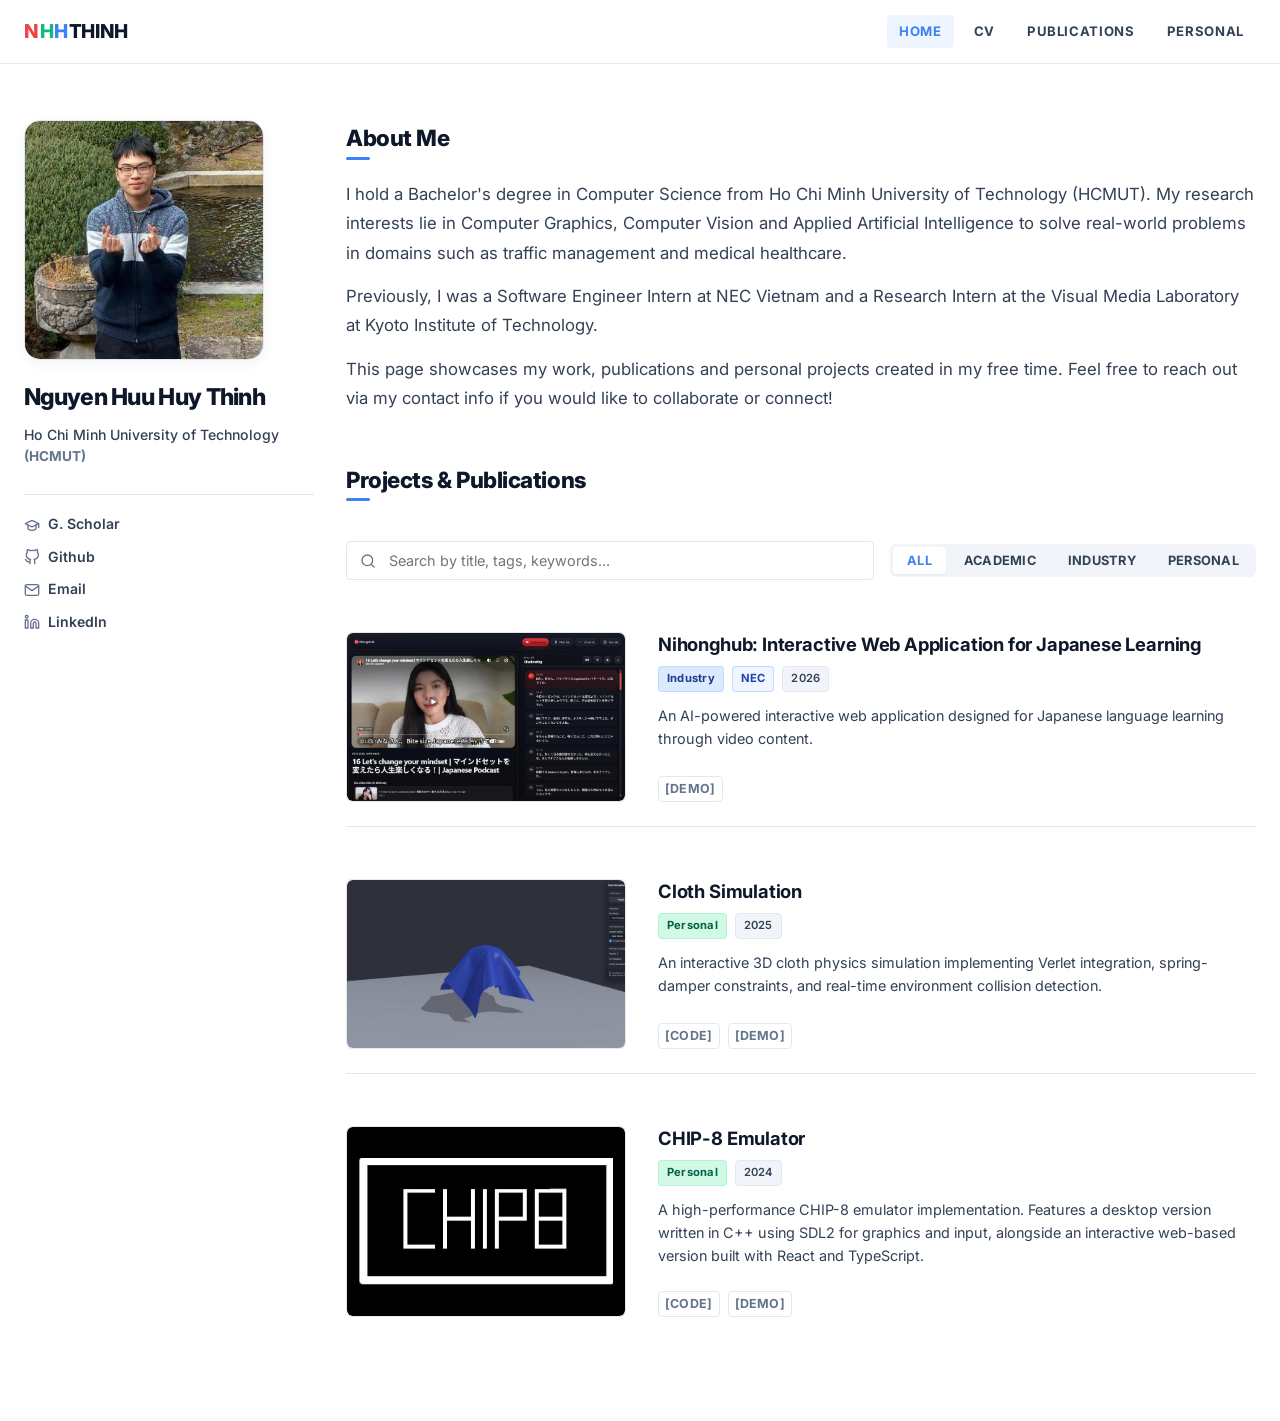
==== index.html @ 489c9713 "Force cache-busting on navigation links and add HTTP cache control headers" ====
<!DOCTYPE html>
<html lang="en">
<head>
  <meta charset="UTF-8">
  <meta name="viewport" content="width=device-width, initial-scale=1.0">
  <title>Nguyen Huu Huy Thinh | Portfolio</title>
  
  <!-- SEO Meta Tags -->
  <meta name="description" content="Personal website and portfolio of Nguyen Huu Huy Thinh, Computer Science graduate from Ho Chi Minh University of Technology (HCMUT). Specializing in Computer Graphics, Computer Vision, and Applied AI.">
  <meta name="keywords" content="Nguyen Huu Huy Thinh, HCMUT, Computer Science, Computer Graphics, Computer Vision, Applied AI, Software Engineer, Portfolio">
  <meta name="author" content="Nguyen Huu Huy Thinh">
  <meta name="robots" content="index, follow">
  
  <!-- Cache Control Meta Tags to prevent stale HTML caching -->
  <meta http-equiv="Cache-Control" content="no-cache, no-store, must-revalidate">
  <meta http-equiv="Pragma" content="no-cache">
  <meta http-equiv="Expires" content="0">
  
  <!-- Open Graph / Social Media Meta Tags -->
  <meta property="og:type" content="website">
  <meta property="og:title" content="Nguyen Huu Huy Thinh | Portfolio">
  <meta property="og:description" content="Personal website and portfolio of Nguyen Huu Huy Thinh, Computer Science graduate from Ho Chi Minh University of Technology (HCMUT). Specializing in Computer Graphics, Computer Vision, and Applied AI.">
  <meta property="og:url" content="https://shinnei.github.io/">
  <meta property="og:image" content="https://shinnei.github.io/assets/avatar.jpg">
  
  <!-- Twitter Card Meta Tags -->
  <meta name="twitter:card" content="summary_large_image">
  <meta name="twitter:title" content="Nguyen Huu Huy Thinh | Portfolio">
  <meta name="twitter:description" content="Personal website and portfolio of Nguyen Huu Huy Thinh, Computer Science graduate from HCMUT.">
  <meta name="twitter:image" content="https://shinnei.github.io/assets/avatar.jpg">

  <!-- Favicon -->
  <link rel="icon" type="image/jpeg" href="assets/avatar.jpg">
  <!-- Google Fonts: Inter -->
  <link rel="preconnect" href="https://fonts.googleapis.com">
  <link rel="preconnect" href="https://fonts.gstatic.com" crossorigin>
  <link href="https://fonts.googleapis.com/css2?family=Inter:wght@300;400;500;600;700;800&display=swap" rel="stylesheet">
  <!-- Stylesheet -->
  <link rel="stylesheet" href="styles.css?v=1.6">
</head>
<body>
  
  <!-- Navigation Bar -->
  <nav class="navbar">
    <div class="nav-container">
      <a href="index.html?v=1.6" class="nav-brand">
        <span class="nav-logo-r">N</span><span class="nav-logo-g">H</span><span class="nav-logo-b">H</span> Thinh
      </a>
      <div class="nav-links">
        <a href="index.html?v=1.6" class="nav-link-item active">Home</a>
        <a href="papers/Nguyen_Huu_Huy_Thinh_CV.pdf" target="_blank" rel="noopener noreferrer" class="nav-link-item">CV</a>
        <a href="publications.html?v=1.6" class="nav-link-item">Publications</a>
        <a href="personal.html?v=1.6" class="nav-link-item">Personal</a>
      </div>
    </div>
  </nav>

  <div class="app-container">
    
    <!-- Left Sidebar: Profile Details -->
    <aside class="sidebar">
      <div class="profile-card">
        <div class="avatar-wrapper">
          <img src="assets/avatar.jpg" alt="Nguyen Huu Huy Thinh" class="avatar-img" id="profile-avatar" onerror="this.classList.add('hide'); document.getElementById('avatar-fallback').classList.remove('hide');">
          <div id="avatar-fallback" class="avatar-fallback hide">
            <span class="fallback-initials">NHHT</span>
          </div>
        </div>
        
        <h1 class="profile-name">Nguyen Huu Huy Thinh</h1>
        <p class="profile-school">
          Ho Chi Minh University of Technology<br>
          <span class="school-sub">(HCMUT)</span>
        </p>
        
        <!-- Social/Contact Links: Styled as borderless text links -->
        <div class="social-links">
          <a href="https://scholar.google.com" target="_blank" rel="noopener noreferrer" class="social-link" title="Google Scholar">
            <svg class="social-icon" xmlns="http://www.w3.org/2000/svg" width="16" height="16" viewBox="0 0 24 24" fill="none" stroke="currentColor" stroke-width="2" stroke-linecap="round" stroke-linejoin="round"><path d="M22 10v6M2 10l10-5 10 5-10 5z"></path><path d="M6 12v5c0 2 2 3 6 3s6-1 6-3v-5"></path></svg>
            <span>G. Scholar</span>
          </a>
          <a href="https://github.com/shInNei" target="_blank" rel="noopener noreferrer" class="social-link" title="github.com/shInNei">
            <svg class="social-icon" xmlns="http://www.w3.org/2000/svg" width="16" height="16" viewBox="0 0 24 24" fill="none" stroke="currentColor" stroke-width="2" stroke-linecap="round" stroke-linejoin="round"><path d="M9 19c-5 1.5-5-2.5-7-3m14 6v-3.87a3.37 3.37 0 0 0-.94-2.61c3.14-.35 6.44-1.54 6.44-7A5.44 5.44 0 0 0 20 4.77 5.07 5.07 0 0 0 19.91 1S18.73.65 16 2.48a13.38 13.38 0 0 0-7 0C6.27.65 5.09 1 5.09 1A5.07 5.07 0 0 0 5 4.77a5.44 5.44 0 0 0-1.5 3.78c0 5.42 3.3 6.61 6.44 7A3.37 3.37 0 0 0 9 18.13V22"></path></svg>
            <span>Github</span>
          </a>
          <a href="mailto:dst15092004@gmail.com" class="social-link" title="dst15092004@gmail.com">
            <svg class="social-icon" xmlns="http://www.w3.org/2000/svg" width="16" height="16" viewBox="0 0 24 24" fill="none" stroke="currentColor" stroke-width="2" stroke-linecap="round" stroke-linejoin="round"><path d="M4 4h16c1.1 0 2 .9 2 2v12c0 1.1-.9 2-2 2H4c-1.1 0-2-.9-2-2V6c0-1.1.9-2 2-2z"></path><polyline points="22,6 12,13 2,6"></polyline></svg>
            <span>Email</span>
          </a>
          <a href="https://www.linkedin.com/in/nvnhn/" target="_blank" rel="noopener noreferrer" class="social-link" title="linkedin.com/in/nvnhn/">
            <svg class="social-icon" xmlns="http://www.w3.org/2000/svg" width="16" height="16" viewBox="0 0 24 24" fill="none" stroke="currentColor" stroke-width="2" stroke-linecap="round" stroke-linejoin="round"><path d="M16 8a6 6 0 0 1 6 6v7h-4v-7a2 2 0 0 0-2-2 2 2 0 0 0-2 2v7h-4v-7a6 6 0 0 1 6-6z"></path><rect x="2" y="9" width="4" height="12"></rect><circle cx="4" cy="4" r="2"></circle></svg>
            <span>LinkedIn</span>
          </a>
        </div>
      </div>
    </aside>
    
    <!-- Right Main Content -->
    <main class="main-content">
      
      <!-- Short Bio Description Section: Styled as clean, borderless typography -->
      <section class="bio-section">
        <h2 class="section-title">About Me</h2>
        <div class="bio-card">
          <p class="bio-text">
            I hold a Bachelor's degree in Computer Science from Ho Chi Minh University of Technology (HCMUT). My research interests lie in Computer Graphics, Computer Vision and Applied Artificial Intelligence to solve real-world problems in domains such as traffic management and medical healthcare.
          </p>
          <p class="bio-text">
            Previously, I was a Software Engineer Intern at NEC Vietnam and a Research Intern at the Visual Media Laboratory at Kyoto Institute of Technology.
          </p>
          <p class="bio-text">
            This page showcases my work, publications and personal projects created in my free time. Feel free to reach out via my contact info if you would like to collaborate or connect!
          </p>
        </div>
      </section>
      
      <!-- Projects & Publications Section -->
      <section class="portfolio-section">
        <div class="portfolio-header">
          <h2 class="section-title">Projects & Publications</h2>
          
          <!-- Search & Filter Controls -->
          <div class="search-filter-controls">
            <!-- Search Box -->
            <div class="search-box">
              <svg class="search-icon" xmlns="http://www.w3.org/2000/svg" width="18" height="18" viewBox="0 0 24 24" fill="none" stroke="currentColor" stroke-width="2" stroke-linecap="round" stroke-linejoin="round"><circle cx="11" cy="11" r="8"></circle><line x1="21" y1="21" x2="16.65" y2="16.65"></line></svg>
              <input type="text" id="project-search" placeholder="Search by title, tags, keywords...">
            </div>
            
            <!-- Type Filters -->
            <div class="filter-tabs">
              <button class="filter-tab active" data-filter="all">All</button>
              <button class="filter-tab" data-filter="academic">Academic</button>
              <button class="filter-tab" data-filter="industry">Industry</button>
              <button class="filter-tab" data-filter="personal">Personal</button>
            </div>
          </div>
        </div>
        
        <!-- Timeline Grouped list of projects -->
        <div id="projects-timeline" class="projects-timeline">
          <!-- JavaScript will dynamically render year groupings here -->
          <div class="loading-state">Loading projects database...</div>
        </div>
      </section>
      
    </main>
  </div>

  <!-- Scripts -->
  <script src="app.js?v=1.6"></script>
</body>
</html>
---- styles.css ----
/* Modern Clean Design System for Academic & Industry Portfolio */
/* Color Palette: RGB Graphics Inspired Theme (Red, Green, Blue) */

:root {
  --font-sans: 'Inter', -apple-system, BlinkMacSystemFont, "Segoe UI", Roboto, sans-serif;
  
  /* Background colors */
  --bg-primary: #ffffff;        /* Pure white for clean academic feel */
  --bg-secondary: #ffffff;      
  --bg-tertiary: #f8fafc;       /* Slate 50 for content dividers */
  
  /* Text colors */
  --text-primary: #0f172a;      /* Slate 900 */
  --text-secondary: #334155;    /* Slate 700 */
  --text-muted: #64748b;        /* Slate 500 */
  
  /* RGB Graphics Theme Accents */
  --color-r: #ef4444;           /* Red (Academic) */
  --color-r-hover: #dc2626;
  --color-r-light: #fee2e2;
  
  --color-g: #10b981;           /* Green (Personal Project) */
  --color-g-hover: #059669;
  --color-g-light: #d1fae5;
  
  --color-b: #3b82f6;           /* Blue (Industry/Base Accent) */
  --color-b-hover: #2563eb;
  --color-b-light: #dbeafe;
  
  /* Interface Base Colors */
  --primary-color: var(--color-b);
  --primary-hover: var(--color-b-hover);
  --primary-light: var(--color-b-light);
  
  /* Borders and elements */
  --border-color: #e2e8f0;      /* Slate 200 */
  --border-hover: #cbd5e1;      /* Slate 300 */
  
  /* Tag colors matching project type */
  --tag-academic-bg: var(--color-r-light);
  --tag-academic-text: #991b1b;
  --tag-personal-bg: var(--color-g-light);
  --tag-personal-text: #065f46;
  --tag-industry-bg: var(--color-b-light);
  --tag-industry-text: #1e3a8a;
  --tag-status-bg: #f1f5f9;
  --tag-status-text: #334155;
  
  /* Layout constraints */
  --max-width: 1300px;
  --sidebar-width: 290px;       /* Increased sidebar width to fit name and details */
  --border-radius: 8px;
  --border-radius-sm: 4px;
  
  /* Shadows */
  --shadow-sm: 0 1px 2px 0 rgba(0, 0, 0, 0.05);
  --shadow-md: 0 4px 6px -1px rgba(15, 23, 42, 0.04), 0 2px 4px -2px rgba(15, 23, 42, 0.04);
  --shadow-lg: 0 10px 15px -3px rgba(15, 23, 42, 0.03), 0 4px 6px -4px rgba(15, 23, 42, 0.03);
  
  /* Transitions */
  --transition-smooth: all 0.2s ease-in-out;
}

* {
  box-sizing: border-box;
  margin: 0;
  padding: 0;
}

body {
  font-family: var(--font-sans);
  background-color: var(--bg-primary);
  color: var(--text-primary);
  line-height: 1.6;
  -webkit-font-smoothing: antialiased;
  -moz-osx-font-smoothing: grayscale;
  padding-top: 64px; /* Space for fixed navbar */
}

/* Navbar Styling */
.navbar {
  position: fixed;
  top: 0;
  left: 0;
  width: 100%;
  height: 64px;
  background-color: rgba(255, 255, 255, 0.85);
  backdrop-filter: blur(12px);
  -webkit-backdrop-filter: blur(12px);
  border-bottom: 1px solid var(--border-color);
  z-index: 1000;
}

.nav-container {
  display: flex;
  justify-content: space-between;
  align-items: center;
  max-width: var(--max-width);
  height: 100%;
  margin: 0 auto;
  padding: 0 24px;
}

.nav-brand {
  font-size: 1.2rem;
  font-weight: 800;
  color: var(--text-primary);
  text-decoration: none;
  display: flex;
  align-items: center;
  letter-spacing: -0.02em;
  text-transform: uppercase;
}

.nav-brand span {
  display: inline-block;
  margin-right: 1px;
}

/* RGB brand logo colors */
.nav-logo-r { color: var(--color-r); }
.nav-logo-g { color: var(--color-g); }
.nav-logo-b { color: var(--color-b); }

.nav-links {
  display: flex;
  gap: 8px;
}

.nav-link-item {
  color: var(--text-secondary);
  text-decoration: none;
  font-size: 0.82rem;
  font-weight: 700;
  transition: var(--transition-smooth);
  padding: 6px 12px;
  border-radius: var(--border-radius-sm);
  text-transform: uppercase;
  letter-spacing: 0.05em;
}

.nav-link-item:hover,
.nav-link-item.active {
  color: var(--primary-color);
  background-color: rgba(59, 130, 246, 0.08);
}

/* App Container Layout */
.app-container {
  display: grid;
  grid-template-columns: var(--sidebar-width) 1fr;
  gap: 32px;
  max-width: var(--max-width);
  margin: 0 auto;
  padding: 56px 24px 80px;
}

/* Left Sidebar Styling (Minimalist, Left-Aligned) */
.sidebar {
  position: sticky;
  top: 110px; /* navbar height + padding */
  height: fit-content;
}

.profile-card {
  text-align: left; /* Left-aligned sidebar */
  background: none;
  border: none;
  padding: 0;
  box-shadow: none;
}

.profile-card:hover {
  box-shadow: none;
}

.avatar-wrapper {
  width: 100%;
  max-width: 240px;
  height: 240px;
  margin: 0 0 24px 0;
  border-radius: 16px;
  overflow: hidden;
  border: 1px solid var(--border-color);
  background: #f1f5f9;
  display: flex;
  align-items: center;
  justify-content: center;
  position: relative;
  box-shadow: 0 4px 12px rgba(0, 0, 0, 0.05);
}

.avatar-img {
  width: 100%;
  height: 100%;
  object-fit: cover;
  transition: var(--transition-smooth);
}

.hide {
  display: none !important;
}

.avatar-fallback {
  width: 100%;
  height: 100%;
  display: flex;
  align-items: center;
  justify-content: center;
  color: var(--primary-color);
  font-weight: 700;
  font-size: 1.2rem;
  text-transform: uppercase;
  background: linear-gradient(135deg, #dbeafe 0%, #bfdbfe 100%);
}

.profile-name {
  font-size: 1.45rem;
  font-weight: 800;
  color: var(--text-primary);
  margin-bottom: 12px;
  letter-spacing: -0.03em;
  line-height: 1.2;
  white-space: nowrap; /* Force name to stay on a single line */
}

.profile-school {
  font-size: 0.88rem;
  color: var(--text-secondary);
  margin-bottom: 28px;
  font-weight: 500;
  line-height: 1.5;
}

.school-sub {
  font-size: 0.85rem;
  font-weight: 700;
  color: var(--text-muted);
}

/* Social links list: clean list structure */
.social-links {
  display: flex;
  flex-direction: column;
  gap: 6px;
  margin-top: 16px;
  border-top: 1px solid var(--border-color);
  padding-top: 16px;
  width: 100%;
  align-items: flex-start; /* Left-aligned */
}

.social-link {
  display: flex;
  align-items: center;
  gap: 8px;
  padding: 2px 0;
  color: var(--text-secondary);
  text-decoration: none;
  font-size: 0.88rem;
  font-weight: 600;
  background: none;
  border: none;
  transition: var(--transition-smooth);
  width: fit-content;
}

.social-icon {
  color: var(--text-muted);
  flex-shrink: 0;
  transition: var(--transition-smooth);
}

.social-link:hover {
  color: var(--primary-color);
  background: none;
  border: none;
}

.social-link:hover .social-icon {
  color: var(--primary-color);
  transform: translateY(-1px);
}

/* Main Content Area (Right Column) */
.main-content {
  display: flex;
  flex-direction: column;
  gap: 48px;
}

/* Section Title */
.section-title {
  font-size: 1.4rem;
  font-weight: 800;
  color: var(--text-primary);
  margin-bottom: 24px;
  position: relative;
  display: inline-block;
  letter-spacing: -0.02em;
}

.section-title::after {
  content: '';
  position: absolute;
  left: 0;
  bottom: -4px;
  width: 24px;
  height: 3px;
  background-color: var(--primary-color);
  border-radius: 2px;
}

/* About Me section (Minimalist borderless) */
.bio-card {
  background: none;
  border: none;
  border-radius: 0;
  padding: 0;
  box-shadow: none;
  display: flex;
  flex-direction: column;
  gap: 14px;
}

.bio-text {
  font-size: 1.05rem;
  color: var(--text-secondary);
  line-height: 1.75;
}

/* Projects & Publications layout */
.portfolio-header {
  display: flex;
  flex-direction: column;
  gap: 20px;
  margin-bottom: 28px;
}

/* Search and Filters */
.search-filter-controls {
  display: flex;
  flex-wrap: wrap;
  gap: 16px;
  align-items: center;
  justify-content: space-between;
}

/* Search Box */
.search-box {
  position: relative;
  flex: 1;
  min-width: 240px;
}

.search-box input {
  width: 100%;
  padding: 10px 16px 10px 42px;
  font-size: 0.9rem;
  font-family: var(--font-sans);
  background-color: var(--bg-primary);
  border: 1px solid var(--border-color);
  border-radius: 4px;
  color: var(--text-primary);
  transition: var(--transition-smooth);
}

.search-box input:focus {
  outline: none;
  border-color: var(--primary-color);
  box-shadow: 0 0 0 3px rgba(59, 130, 246, 0.1);
}

.search-icon {
  position: absolute;
  left: 14px;
  top: 50%;
  transform: translateY(-50%);
  color: var(--text-muted);
  pointer-events: none;
  transition: var(--transition-smooth);
  width: 16px;
  height: 16px;
}

.search-box input:focus + .search-icon {
  color: var(--primary-color);
}

/* Filter tabs/capsules */
.filter-tabs {
  display: flex;
  gap: 4px;
  background-color: #f1f5f9;
  padding: 3px;
  border-radius: 6px;
}

.filter-tab {
  border: none;
  background: none;
  padding: 6px 14px;
  font-family: var(--font-sans);
  font-size: 0.8rem;
  font-weight: 700;
  color: var(--text-secondary);
  cursor: pointer;
  border-radius: 4px;
  transition: var(--transition-smooth);
  text-transform: uppercase;
  letter-spacing: 0.02em;
}

.filter-tab:hover {
  color: var(--text-primary);
}

.filter-tab.active {
  background-color: #ffffff;
  color: var(--primary-color);
  box-shadow: var(--shadow-sm);
}

/* Timeline Layout (Year groupings) */
.projects-timeline {
  display: flex;
  flex-direction: column;
  gap: 44px;
}

/* Soft transition entries for project lists */
@keyframes groupAppear {
  from {
    opacity: 0;
    transform: translateY(12px);
  }
  to {
    opacity: 1;
    transform: translateY(0);
  }
}

.projects-timeline {
  display: flex;
  flex-direction: column;
  gap: 28px;
  position: relative;
  animation: groupAppear 0.4s cubic-bezier(0.16, 1, 0.3, 1) forwards;
}

/* Project / Pub Card - Clean flat entry layout without card box */
.project-card {
  display: flex;
  background-color: transparent;
  border: none;
  border-radius: 0;
  box-shadow: none;
  transition: var(--transition-smooth);
  height: auto;
  align-items: stretch; /* Stretch children vertically to align bottoms */
  gap: 32px;
  padding: 24px 0;
  border-bottom: 1px solid var(--border-color);
  
  /* Initial state for micro-animation */
  opacity: 0;
  animation: groupAppear 0.35s cubic-bezier(0.16, 1, 0.3, 1) forwards;
}

.project-card:last-child {
  border-bottom: none;
}

.project-card:hover {
  /* Keep static flat entries clean without transformations */
  transform: none;
  box-shadow: none;
}

/* Card Thumbnail Container - Stretches vertically to match content bottom */
.card-thumbnail-container {
  width: 280px;
  min-width: 280px;
  min-height: 170px; /* Default height for short entries */
  position: relative;
  background: linear-gradient(135deg, #f8fafc 0%, #e2e8f0 100%);
  display: flex;
  align-items: center;
  justify-content: center;
  border: 1px solid var(--border-color);
  overflow: hidden;
  border-radius: 6px;
  align-self: stretch;
}

.card-thumbnail-img {
  width: 100%;
  height: 100%;
  object-fit: cover;
  border-radius: 6px;
}

.card-thumbnail-img.fit-contain {
  object-fit: contain;
  background-color: #000000;
  padding: 12px;
}

/* handled by global .hide rule */

/* CSS fallback backgrounds based on project type (RGB inspired) */
.card-thumbnail-fallback {
  width: 100%;
  height: 100%;
  display: flex;
  flex-direction: column;
  align-items: center;
  justify-content: center;
  padding: 12px;
  text-align: center;
}

.fallback-icon {
  font-size: 1.8rem;
  margin-bottom: 6px;
}

.fallback-type {
  font-size: 0.65rem;
  font-weight: 700;
  text-transform: uppercase;
  letter-spacing: 0.05em;
}

/* R (Red) - Academic */
.fallback-academic {
  background: linear-gradient(135deg, #fef2f2 0%, #fecaca 100%);
  color: #b91c1c;
}
.fallback-academic .fallback-type { color: #dc2626; }

/* G (Green) - Personal */
.fallback-personal {
  background: linear-gradient(135deg, #ecfdf5 0%, #a7f3d0 100%);
  color: #047857;
}
.fallback-personal .fallback-type { color: #059669; }

/* B (Blue) - Industry */
.fallback-industry {
  background: linear-gradient(135deg, #eff6ff 0%, #bfdbfe 100%);
  color: #1e3a8a;
}
.fallback-industry .fallback-type { color: #2563eb; }

/* Card Content Details */
.card-content {
  display: flex;
  flex-direction: column;
  padding: 0;
  flex: 1;
  min-width: 0;
}

.card-title {
  font-size: 1.15rem;
  font-weight: 700;
  color: var(--text-primary);
  margin-bottom: 8px;
  line-height: 1.4;
  letter-spacing: -0.01em;
}

.card-tags-row {
  display: flex;
  flex-wrap: wrap;
  gap: 8px;
  margin-bottom: 12px;
}

.card-description {
  font-size: 0.9rem;
  color: var(--text-secondary);
  margin-bottom: 12px;
  line-height: 1.6;
}

.card-members {
  font-size: 0.82rem;
  color: var(--text-muted);
  margin-bottom: 12px;
  font-style: italic;
}

.card-members strong {
  color: var(--text-secondary);
  font-style: normal;
  font-weight: 600;
}

/* Links footer styling */
.card-footer-links {
  display: flex;
  gap: 12px;
  align-items: center;
  margin-top: auto;
  padding-top: 12px;
}

.card-tag {
  font-size: 0.7rem;
  font-weight: 700;
  padding: 3px 8px;
  border-radius: 4px;
  letter-spacing: 0.02em;
}

.tag-academic {
  background-color: var(--tag-academic-bg);
  color: var(--tag-academic-text);
  border: 1px solid rgba(239, 68, 68, 0.15);
}

.tag-personal {
  background-color: var(--tag-personal-bg);
  color: var(--tag-personal-text);
  border: 1px solid rgba(16, 185, 129, 0.15);
}

.tag-industry {
  background-color: var(--tag-industry-bg);
  color: var(--tag-industry-text);
  border: 1px solid rgba(59, 130, 246, 0.15);
}

.tag-year {
  background-color: #f1f5f9;
  color: var(--text-secondary);
  border: 1px solid var(--border-color);
  font-weight: 600;
}

.tag-company {
  background-color: #eff6ff;
  color: #1e40af;
  border: 1px solid rgba(59, 130, 246, 0.25);
  font-weight: 700;
}

.tag-status {
  background-color: var(--tag-status-bg);
  color: var(--tag-status-text);
}

.tag-keyword {
  background-color: #f1f5f9;
  color: var(--text-secondary);
  border: 1px solid var(--border-color);
  font-weight: 500;
}

/* Row 2: Capitalized Action Links */
.card-footer-links {
  display: flex;
  align-items: center;
  gap: 8px;
  font-size: 0.78rem;
  font-weight: 700;
}

.card-link {
  color: var(--text-muted);
  text-decoration: none;
  padding: 2px 6px;
  border-radius: var(--border-radius-sm);
  border: 1px solid var(--border-color);
  background-color: #ffffff;
  transition: var(--transition-smooth);
  letter-spacing: 0.02em;
}

/* Custom RGB-themed Link Hover colors based on card container type */
.project-card[data-type="academic"] .card-link:hover {
  color: var(--color-r-hover);
  background-color: var(--color-r-light);
  border-color: var(--color-r);
}

.project-card[data-type="personal"] .card-link:hover {
  color: var(--color-g-hover);
  background-color: var(--color-g-light);
  border-color: var(--color-g);
}

.project-card[data-type="industry"] .card-link:hover {
  color: var(--color-b-hover);
  background-color: var(--color-b-light);
  border-color: var(--color-b);
}

/* Loading and Empty states */
.loading-state, .empty-state {
  text-align: center;
  padding: 48px;
  background-color: var(--bg-secondary);
  border: 1px solid var(--border-color);
  border-radius: var(--border-radius);
  color: var(--text-muted);
  font-weight: 500;
}


/* Personal Hobbies Styles */
.interests-grid {
  display: flex;
  flex-direction: column;
  gap: 24px;
}

.personal-card {
  display: flex;
  gap: 20px;
  padding: 24px;
  background-color: var(--bg-secondary);
  border: 1px solid var(--border-color);
  border-radius: var(--border-radius);
  box-shadow: var(--shadow-sm);
  transition: var(--transition-smooth);
}

.personal-card:hover {
  transform: translateY(-2px);
  box-shadow: var(--shadow-md);
  border-color: var(--border-hover);
}

.personal-icon-wrapper {
  width: 48px;
  height: 48px;
  border-radius: 8px;
  display: flex;
  align-items: center;
  justify-content: center;
  flex-shrink: 0;
  color: white;
}

.icon-creative {
  background: linear-gradient(135deg, #a855f7 0%, #ec4899 100%);
}

.icon-culture {
  background: linear-gradient(135deg, #ef4444 0%, #f97316 100%);
}

.icon-travel {
  background: linear-gradient(135deg, #10b981 0%, #14b8a6 100%);
}

.personal-content {
  flex: 1;
}

.personal-content h3 {
  font-size: 1.15rem;
  font-weight: 700;
  color: var(--text-primary);
  margin-bottom: 8px;
}

.personal-content p {
  font-size: 0.92rem;
  color: var(--text-secondary);
  line-height: 1.6;
  margin-bottom: 16px;
}

.personal-tags {
  display: flex;
  flex-wrap: wrap;
  gap: 6px;
}

.p-tag {
  font-size: 0.72rem;
  font-weight: 600;
  padding: 3px 8px;
  border-radius: 4px;
  background-color: #f1f5f9;
  color: var(--text-secondary);
  border: 1px solid var(--border-color);
}

/* Responsive Styles */
@media (max-width: 900px) {
  .app-container {
    grid-template-columns: 1fr;
    padding: 20px 16px 40px;
    gap: 32px;
  }
  
  .sidebar {
    position: relative;
    top: 0;
  }
  
  .profile-card {
    padding: 0;
  }
  
  .avatar-wrapper {
    width: 120px;
    height: 120px;
  }
}


@media (max-width: 600px) {
  .project-card {
    flex-direction: column;
    height: auto;
    min-height: 0;
    align-items: stretch;
    padding: 16px 0;
    gap: 16px;
  }
  
  .card-thumbnail-container {
    width: 100%;
    height: 160px;
    border-radius: 6px;
    border: 1px solid var(--border-color);
  }
  
  .card-thumbnail-img {
    border-radius: 6px;
  }
  
  .card-footer-links {
    width: 100%;
    justify-content: flex-start;
  }

  .personal-card {
    flex-direction: column;
    align-items: flex-start;
    gap: 16px;
  }
}

/* Under Construction Page */
.construction-card {
  display: flex;
  flex-direction: column;
  align-items: center;
  justify-content: center;
  text-align: center;
  padding: 64px 32px;
  background-color: var(--bg-secondary);
  border: 1px dashed var(--border-hover);
  border-radius: 12px;
  gap: 16px;
  margin-top: 12px;
}

.construction-icon {
  width: 64px;
  height: 64px;
  color: var(--color-b);
  background-color: var(--color-b-light);
  border-radius: 50%;
  display: flex;
  align-items: center;
  justify-content: center;
  margin-bottom: 4px;
}

.construction-title {
  font-size: 1.5rem;
  font-weight: 800;
  color: var(--text-primary);
  letter-spacing: -0.02em;
}

.construction-text {
  font-size: 0.95rem;
  color: var(--text-secondary);
  max-width: 480px;
  line-height: 1.6;
}

.construction-btn {
  display: inline-flex;
  align-items: center;
  gap: 8px;
  margin-top: 12px;
  padding: 10px 20px;
  font-size: 0.88rem;
  font-weight: 700;
  color: #ffffff;
  background-color: var(--primary-color);
  border-radius: 6px;
  text-decoration: none;
  transition: var(--transition-smooth);
}

.construction-btn:hover {
  background-color: var(--primary-hover);
  transform: translateY(-1px);
}
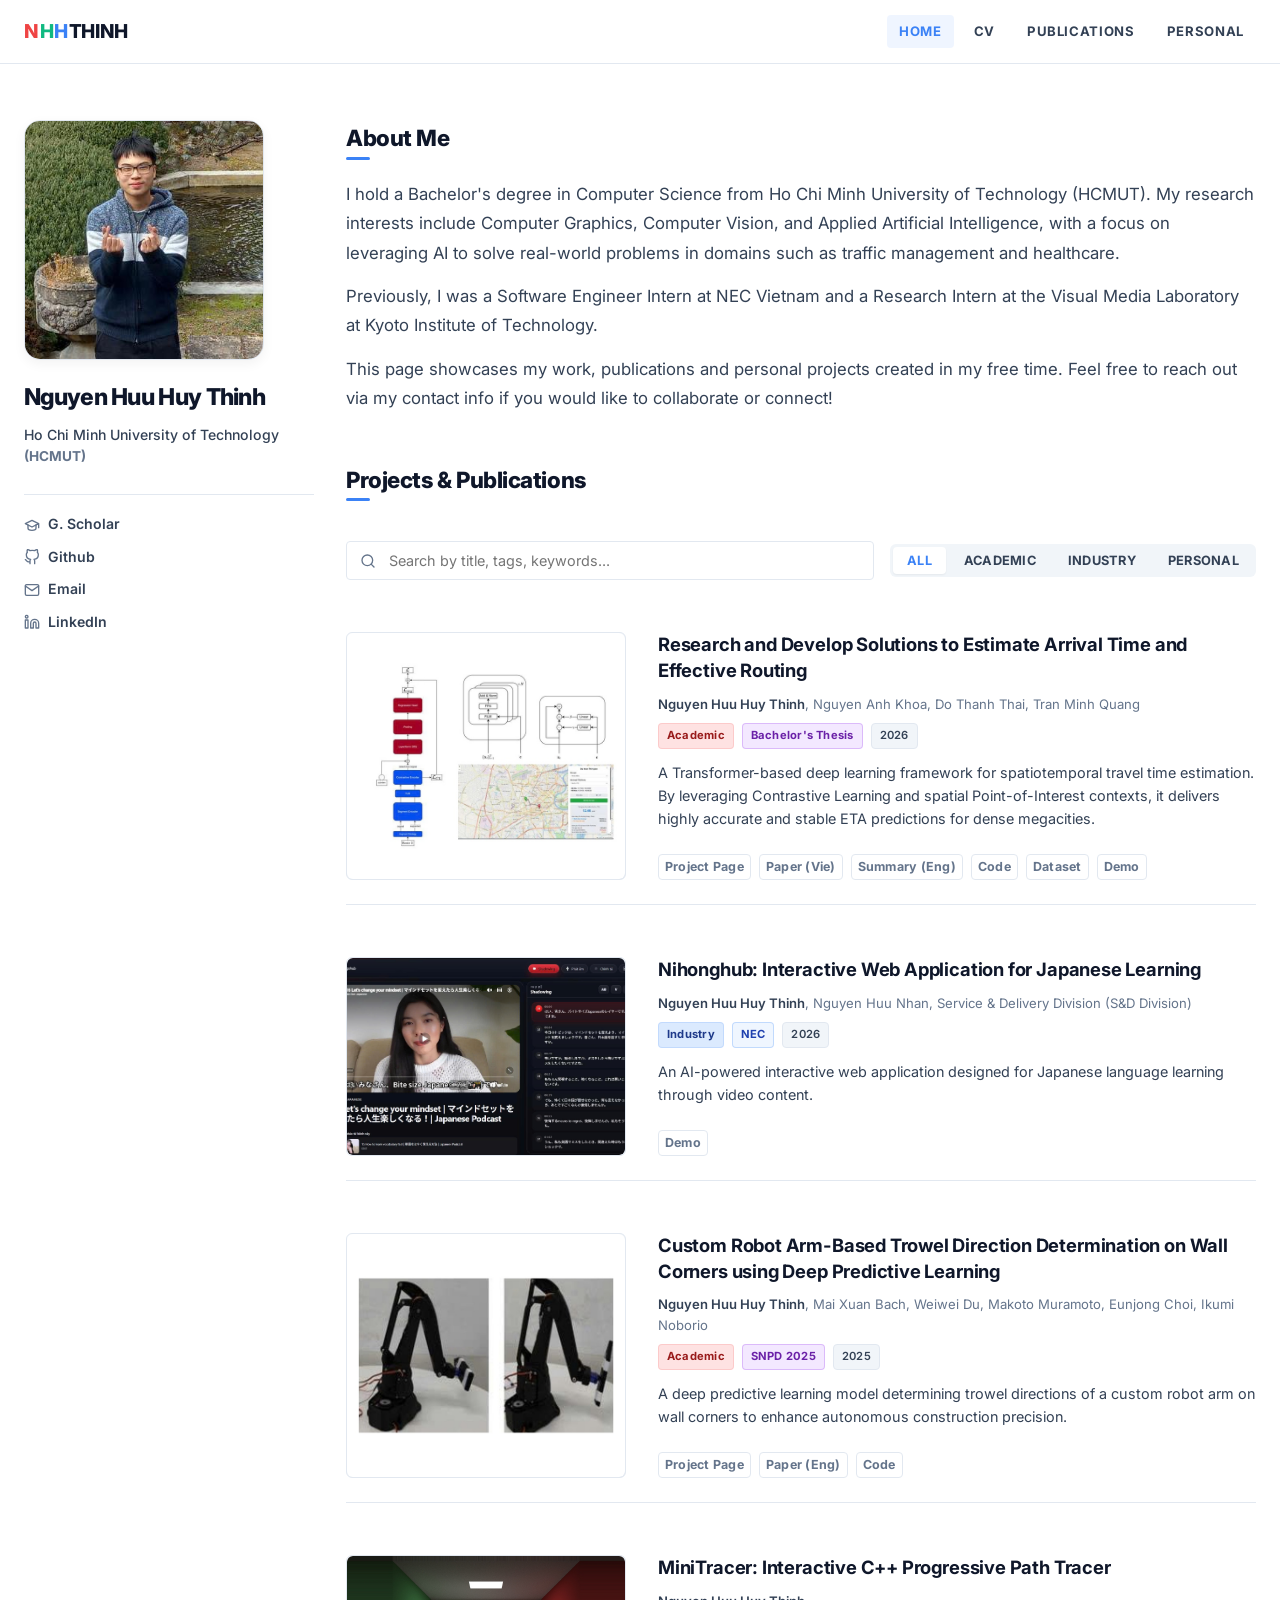
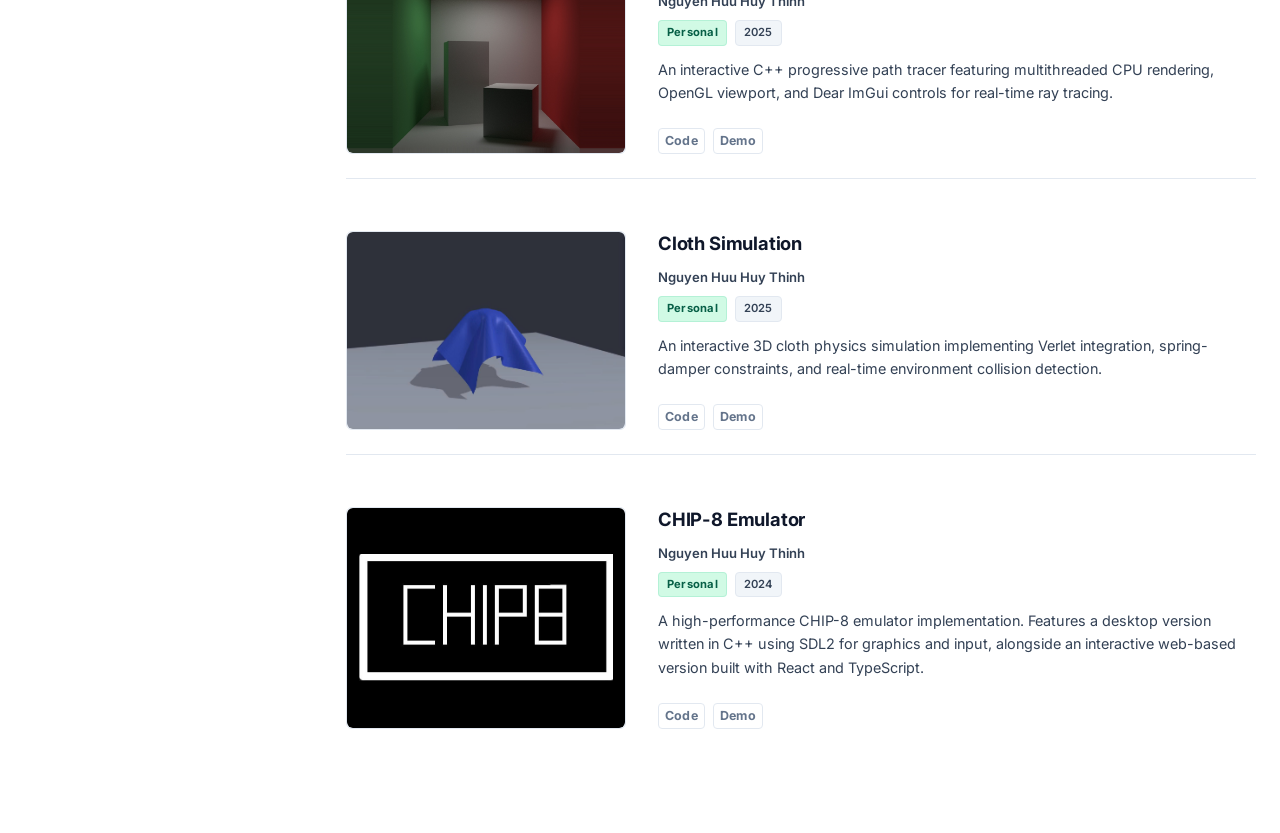
==== commit d7b9ec84: "Update About Me bio to clarify Applied AI domains" ====
--- a/index.html
+++ b/index.html
@@ -3,7 +3,7 @@
 <head>
   <meta charset="UTF-8">
   <meta name="viewport" content="width=device-width, initial-scale=1.0">
-  <title>Nguyen Huu Huy Thinh | Portfolio</title>
+  <title>Nguyen Huu Huy Thinh</title>
   
   <!-- SEO Meta Tags -->
   <meta name="description" content="Personal website and portfolio of Nguyen Huu Huy Thinh, Computer Science graduate from Ho Chi Minh University of Technology (HCMUT). Specializing in Computer Graphics, Computer Vision, and Applied AI.">
@@ -18,14 +18,14 @@
   
   <!-- Open Graph / Social Media Meta Tags -->
   <meta property="og:type" content="website">
-  <meta property="og:title" content="Nguyen Huu Huy Thinh | Portfolio">
+  <meta property="og:title" content="Nguyen Huu Huy Thinh">
   <meta property="og:description" content="Personal website and portfolio of Nguyen Huu Huy Thinh, Computer Science graduate from Ho Chi Minh University of Technology (HCMUT). Specializing in Computer Graphics, Computer Vision, and Applied AI.">
   <meta property="og:url" content="https://shinnei.github.io/">
   <meta property="og:image" content="https://shinnei.github.io/assets/avatar.jpg">
   
   <!-- Twitter Card Meta Tags -->
   <meta name="twitter:card" content="summary_large_image">
-  <meta name="twitter:title" content="Nguyen Huu Huy Thinh | Portfolio">
+  <meta name="twitter:title" content="Nguyen Huu Huy Thinh">
   <meta name="twitter:description" content="Personal website and portfolio of Nguyen Huu Huy Thinh, Computer Science graduate from HCMUT.">
   <meta name="twitter:image" content="https://shinnei.github.io/assets/avatar.jpg">
 
@@ -36,21 +36,21 @@
   <link rel="preconnect" href="https://fonts.gstatic.com" crossorigin>
   <link href="https://fonts.googleapis.com/css2?family=Inter:wght@300;400;500;600;700;800&display=swap" rel="stylesheet">
   <!-- Stylesheet -->
-  <link rel="stylesheet" href="styles.css?v=1.6">
+  <link rel="stylesheet" href="styles.css?v=1.7">
 </head>
 <body>
   
   <!-- Navigation Bar -->
   <nav class="navbar">
     <div class="nav-container">
-      <a href="index.html?v=1.6" class="nav-brand">
+      <a href="index.html" class="nav-brand">
         <span class="nav-logo-r">N</span><span class="nav-logo-g">H</span><span class="nav-logo-b">H</span> Thinh
       </a>
       <div class="nav-links">
-        <a href="index.html?v=1.6" class="nav-link-item active">Home</a>
+        <a href="index.html" class="nav-link-item active">Home</a>
         <a href="papers/Nguyen_Huu_Huy_Thinh_CV.pdf" target="_blank" rel="noopener noreferrer" class="nav-link-item">CV</a>
-        <a href="publications.html?v=1.6" class="nav-link-item">Publications</a>
-        <a href="personal.html?v=1.6" class="nav-link-item">Personal</a>
+        <a href="publications.html" class="nav-link-item">Publications</a>
+        <a href="personal.html" class="nav-link-item">Personal</a>
       </div>
     </div>
   </nav>
@@ -103,7 +103,7 @@
         <h2 class="section-title">About Me</h2>
         <div class="bio-card">
           <p class="bio-text">
-            I hold a Bachelor's degree in Computer Science from Ho Chi Minh University of Technology (HCMUT). My research interests lie in Computer Graphics, Computer Vision and Applied Artificial Intelligence to solve real-world problems in domains such as traffic management and medical healthcare.
+            I hold a Bachelor's degree in Computer Science from Ho Chi Minh University of Technology (HCMUT). My research interests include Computer Graphics, Computer Vision, and Applied Artificial Intelligence, with a focus on leveraging AI to solve real-world problems in domains such as traffic management and healthcare.
           </p>
           <p class="bio-text">
             Previously, I was a Software Engineer Intern at NEC Vietnam and a Research Intern at the Visual Media Laboratory at Kyoto Institute of Technology.
@@ -148,6 +148,6 @@
   </div>
 
   <!-- Scripts -->
-  <script src="app.js?v=1.6"></script>
+  <script src="app.js?v=1.7"></script>
 </body>
 </html>
--- a/styles.css
+++ b/styles.css
@@ -506,6 +506,30 @@
   padding: 12px;
 }
 
+.card-thumbnail-img.fit-contain-white {
+  object-fit: contain;
+  background-color: #ffffff;
+  padding: 8px;
+}
+
+.card-thumbnail-dual {
+  display: flex;
+  width: 100%;
+  height: 100%;
+  background-color: #ffffff;
+  padding: 8px;
+  gap: 8px;
+  align-items: center;
+  justify-content: center;
+}
+
+.card-thumbnail-sub-img {
+  flex: 1;
+  max-width: 50%;
+  max-height: 100%;
+  object-fit: contain;
+}
+
 /* handled by global .hide rule */
 
 /* CSS fallback backgrounds based on project type (RGB inspired) */
@@ -588,13 +612,12 @@
 .card-members {
   font-size: 0.82rem;
   color: var(--text-muted);
-  margin-bottom: 12px;
-  font-style: italic;
+  margin-top: 2px;
+  margin-bottom: 8px;
 }
 
 .card-members strong {
   color: var(--text-secondary);
-  font-style: normal;
   font-weight: 600;
 }
 
@@ -644,6 +667,13 @@
   background-color: #eff6ff;
   color: #1e40af;
   border: 1px solid rgba(59, 130, 246, 0.25);
+  font-weight: 700;
+}
+
+.tag-purple, .tag-venue {
+  background-color: #f3e8ff;
+  color: #6b21a8;
+  border: 1px solid rgba(147, 51, 234, 0.25);
   font-weight: 700;
 }
 
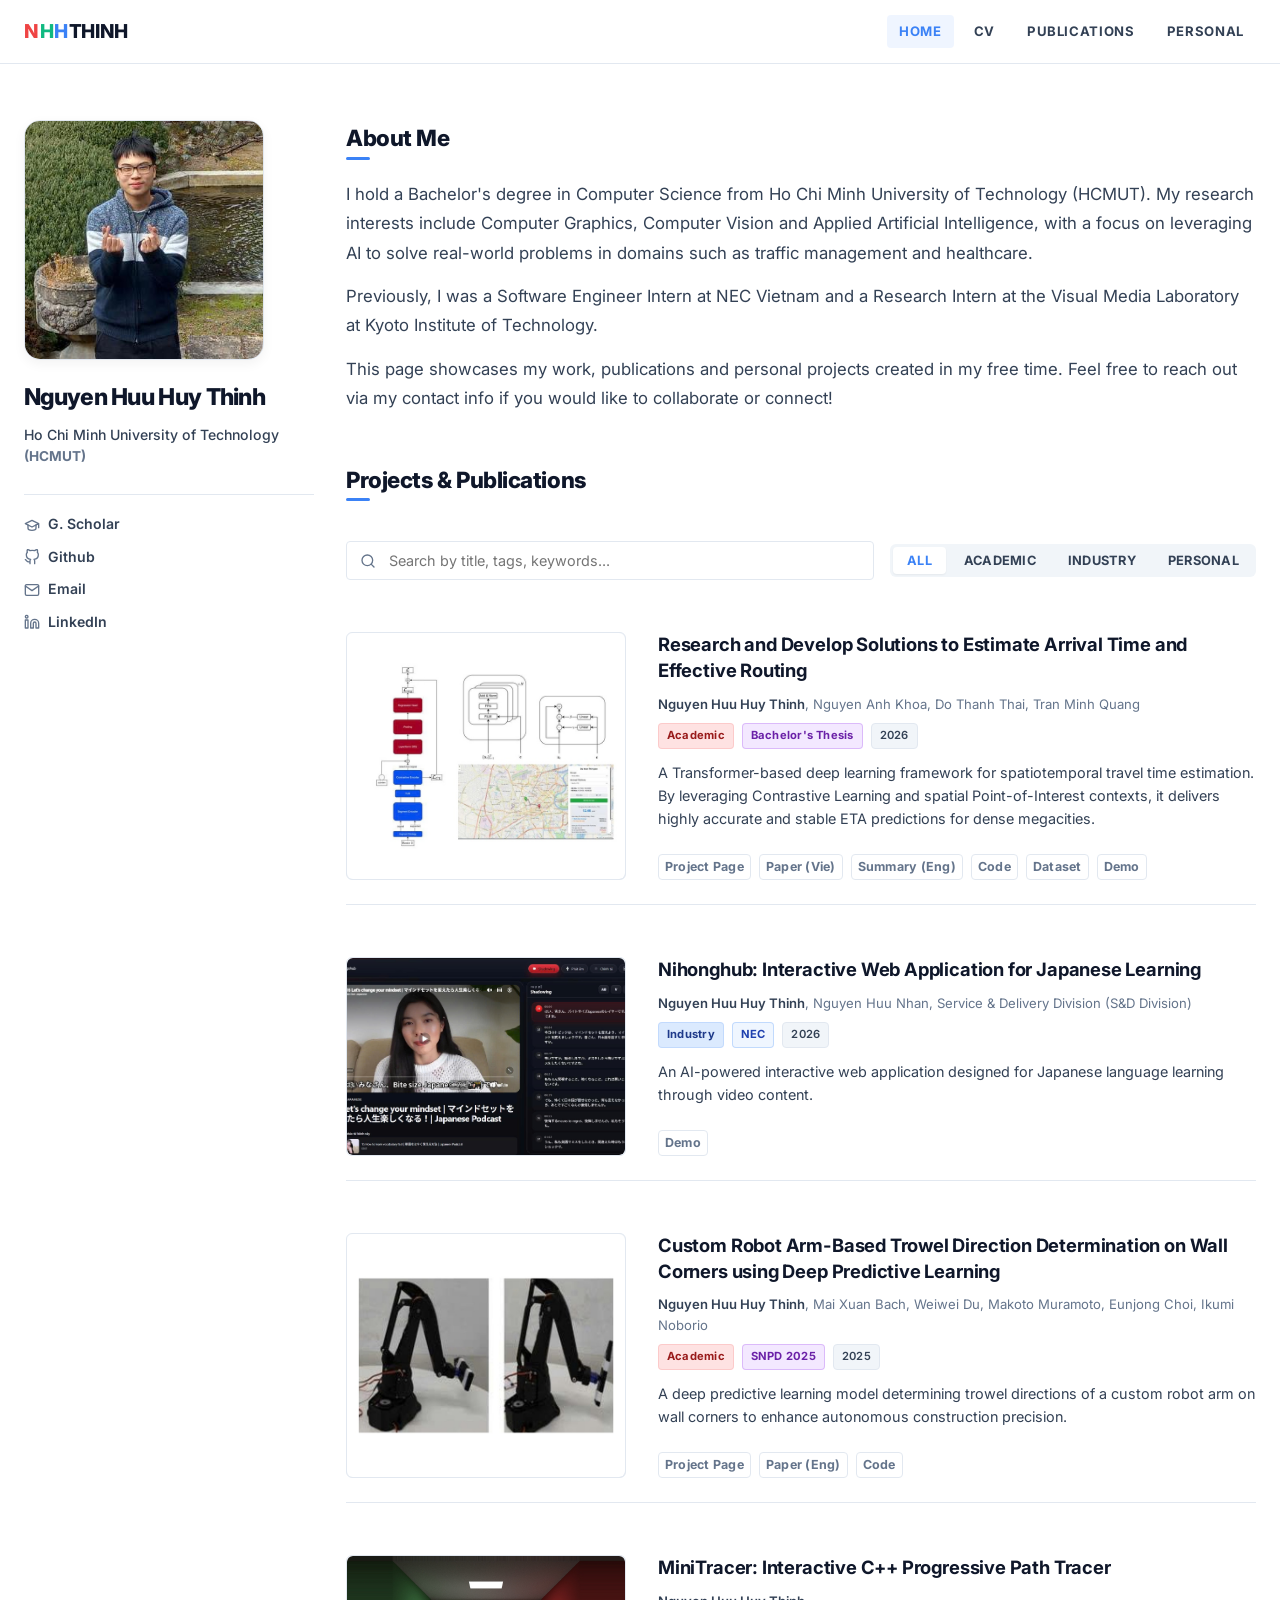
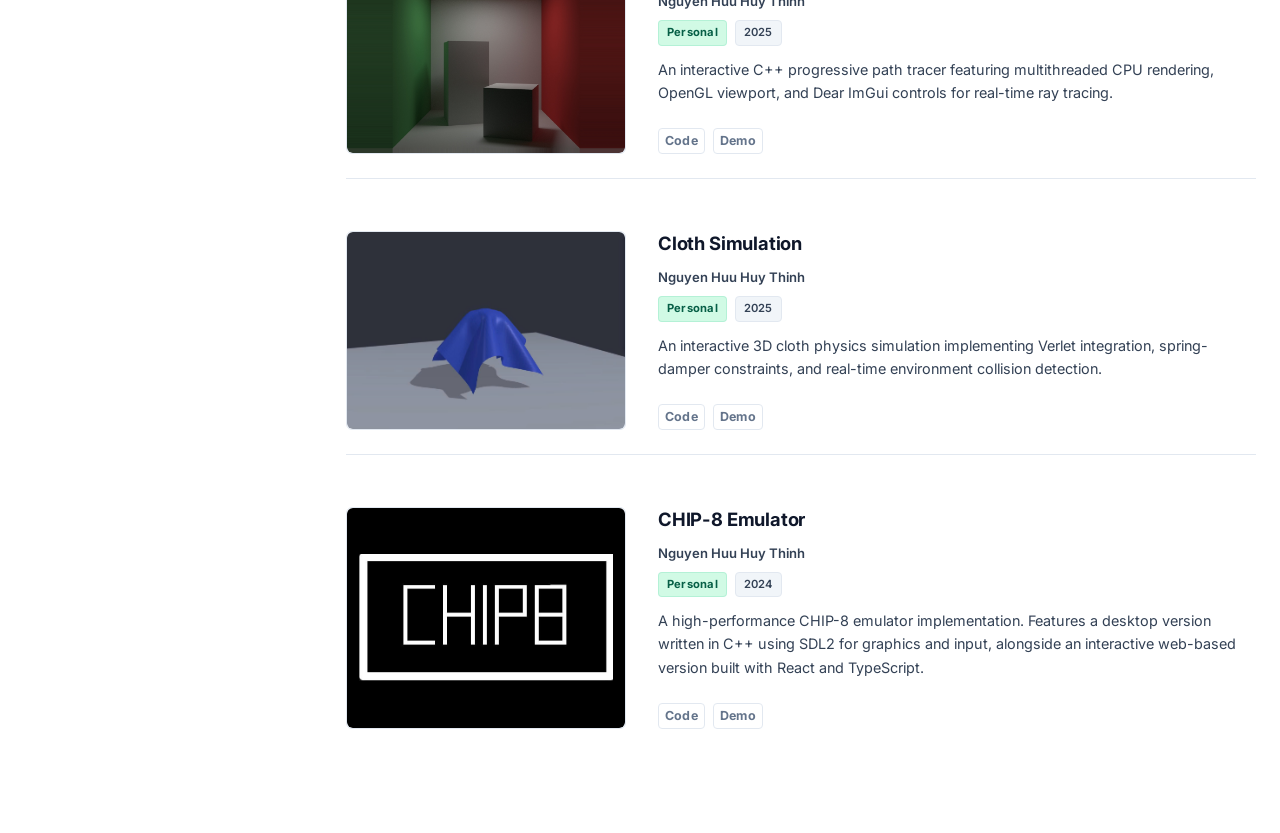
==== commit 9074bb0a: "Remove comma before and in research interests bio text" ====
--- a/index.html
+++ b/index.html
@@ -103,7 +103,7 @@
         <h2 class="section-title">About Me</h2>
         <div class="bio-card">
           <p class="bio-text">
-            I hold a Bachelor's degree in Computer Science from Ho Chi Minh University of Technology (HCMUT). My research interests include Computer Graphics, Computer Vision, and Applied Artificial Intelligence, with a focus on leveraging AI to solve real-world problems in domains such as traffic management and healthcare.
+            I hold a Bachelor's degree in Computer Science from Ho Chi Minh University of Technology (HCMUT). My research interests include Computer Graphics, Computer Vision and Applied Artificial Intelligence, with a focus on leveraging AI to solve real-world problems in domains such as traffic management and healthcare.
           </p>
           <p class="bio-text">
             Previously, I was a Software Engineer Intern at NEC Vietnam and a Research Intern at the Visual Media Laboratory at Kyoto Institute of Technology.
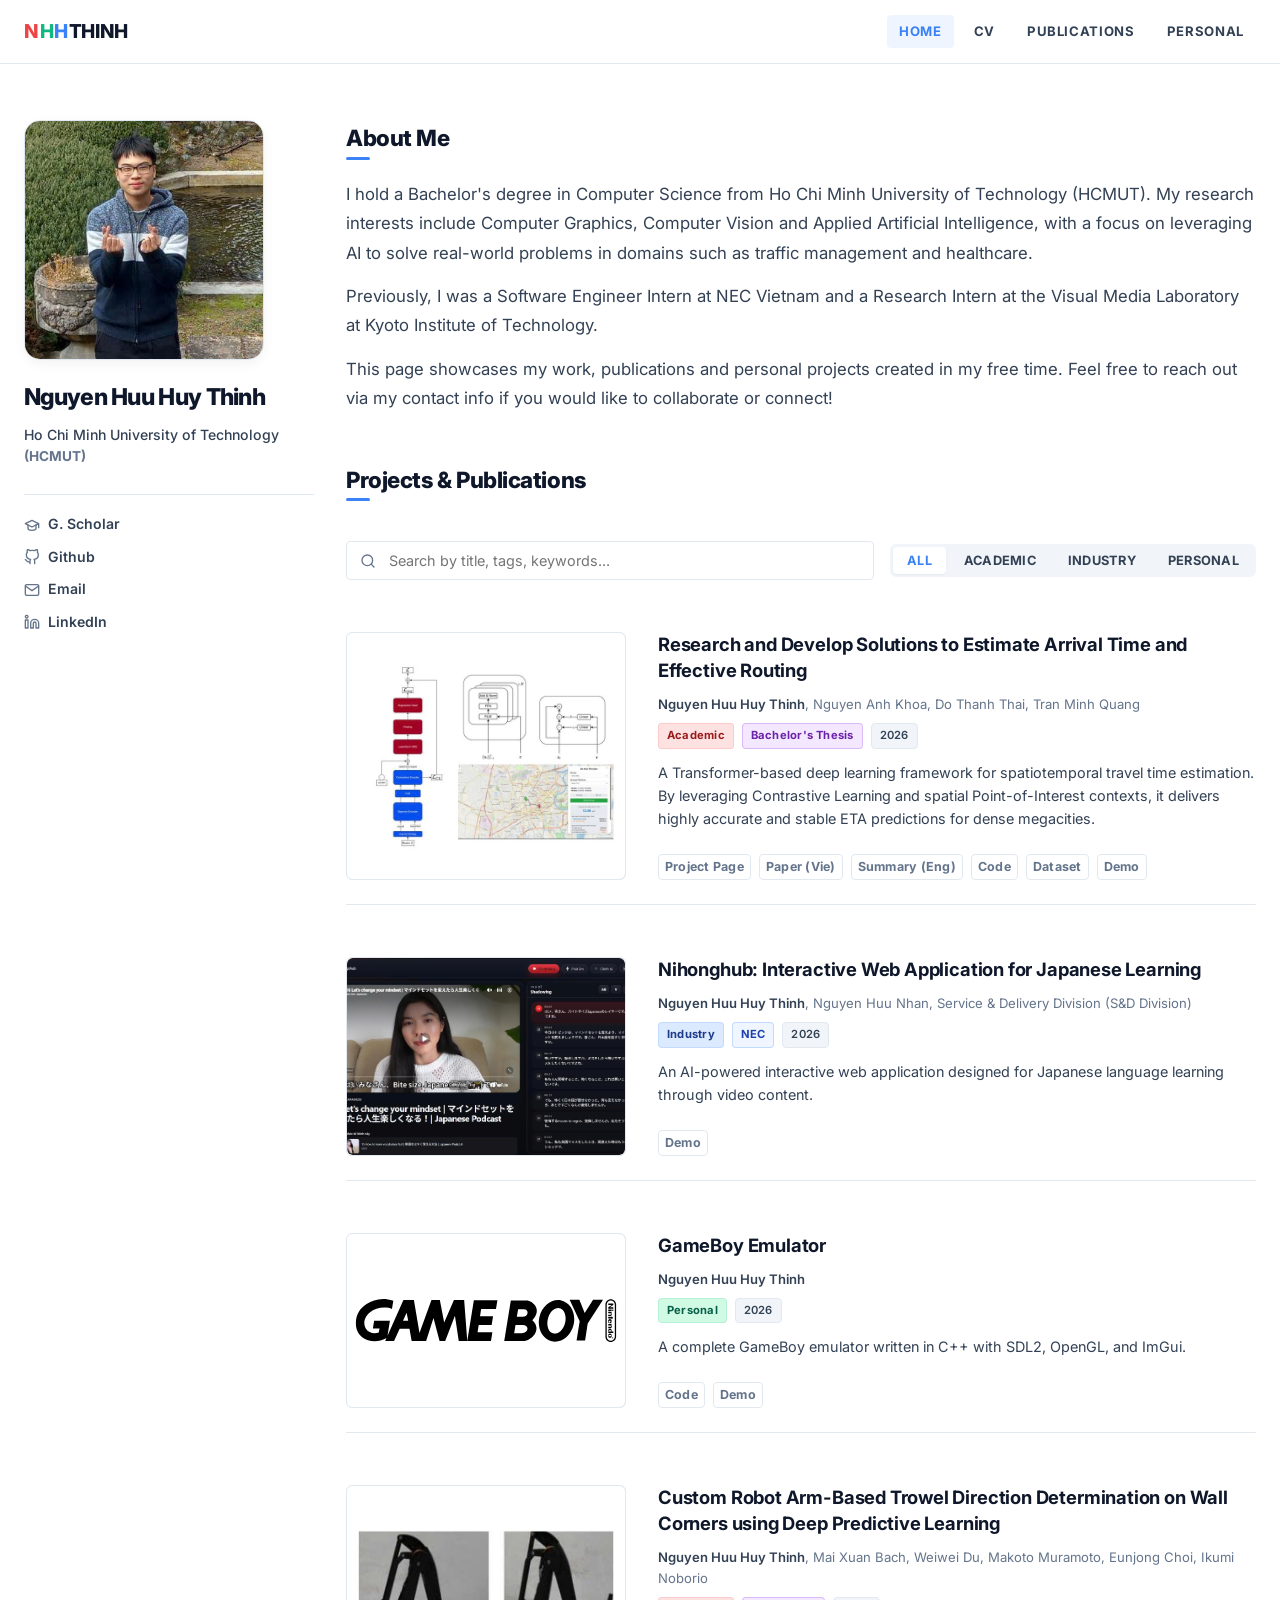
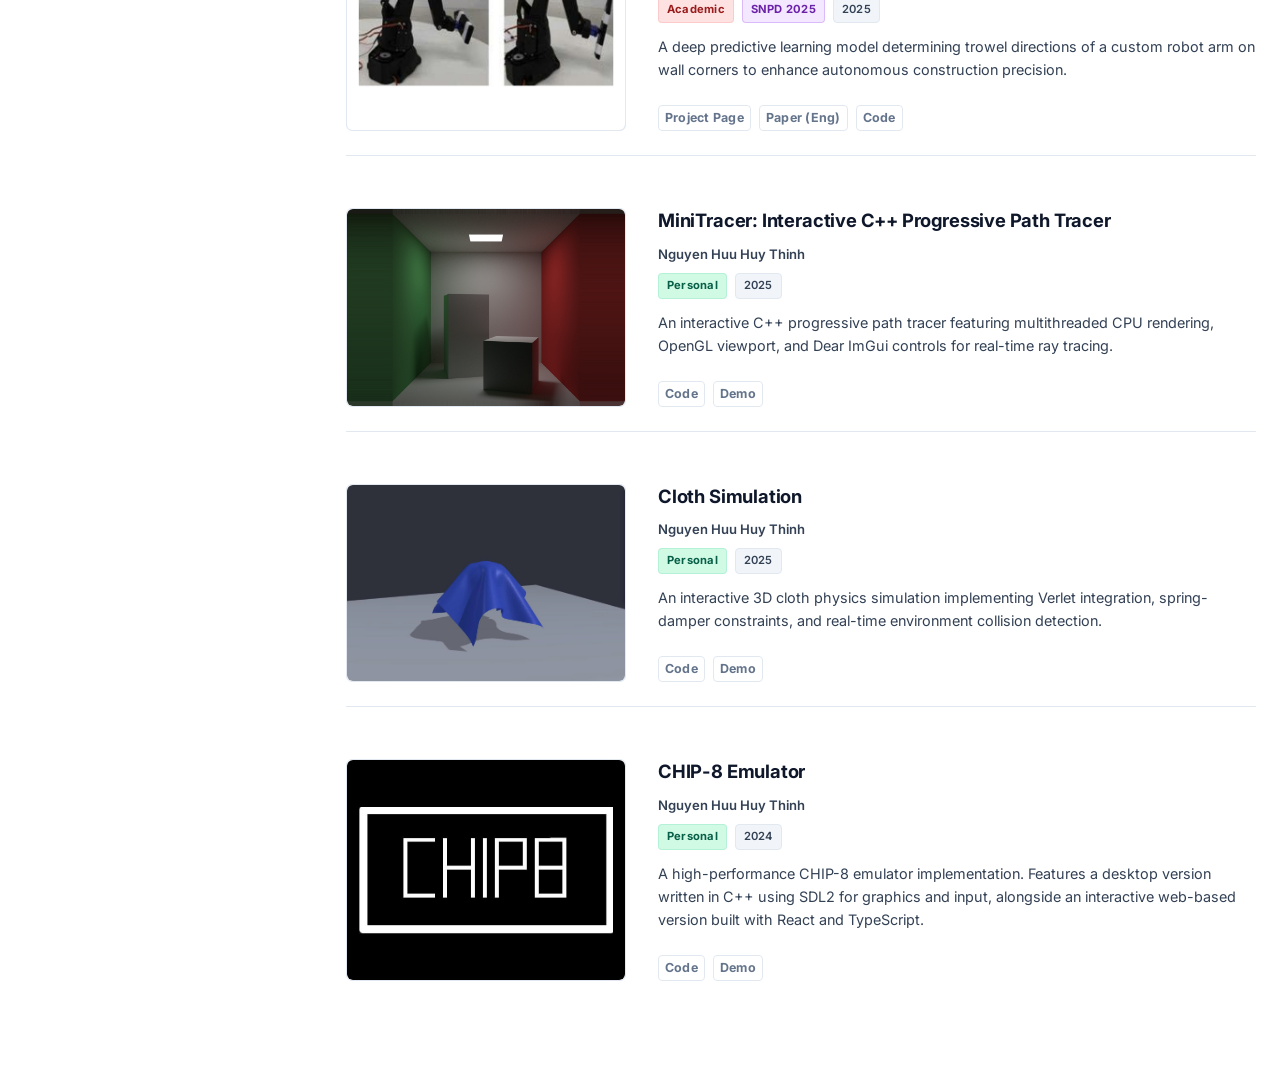
==== commit 53415b64: "Update cache version to 1.8 to apply js fixes" ====
--- a/index.html
+++ b/index.html
@@ -36,7 +36,7 @@
   <link rel="preconnect" href="https://fonts.gstatic.com" crossorigin>
   <link href="https://fonts.googleapis.com/css2?family=Inter:wght@300;400;500;600;700;800&display=swap" rel="stylesheet">
   <!-- Stylesheet -->
-  <link rel="stylesheet" href="styles.css?v=1.7">
+  <link rel="stylesheet" href="styles.css?v=1.8">
 </head>
 <body>
   
@@ -148,6 +148,6 @@
   </div>
 
   <!-- Scripts -->
-  <script src="app.js?v=1.7"></script>
+  <script src="app.js?v=1.8"></script>
 </body>
 </html>
--- a/styles.css
+++ b/styles.css
@@ -798,6 +798,17 @@
   margin-bottom: 8px;
 }
 
+.personal-title-link {
+  color: var(--text-primary);
+  text-decoration: none;
+  transition: var(--transition-smooth);
+}
+
+.personal-title-link:hover {
+  color: var(--color-b-hover);
+  text-decoration: underline;
+}
+
 .personal-content p {
   font-size: 0.92rem;
   color: var(--text-secondary);
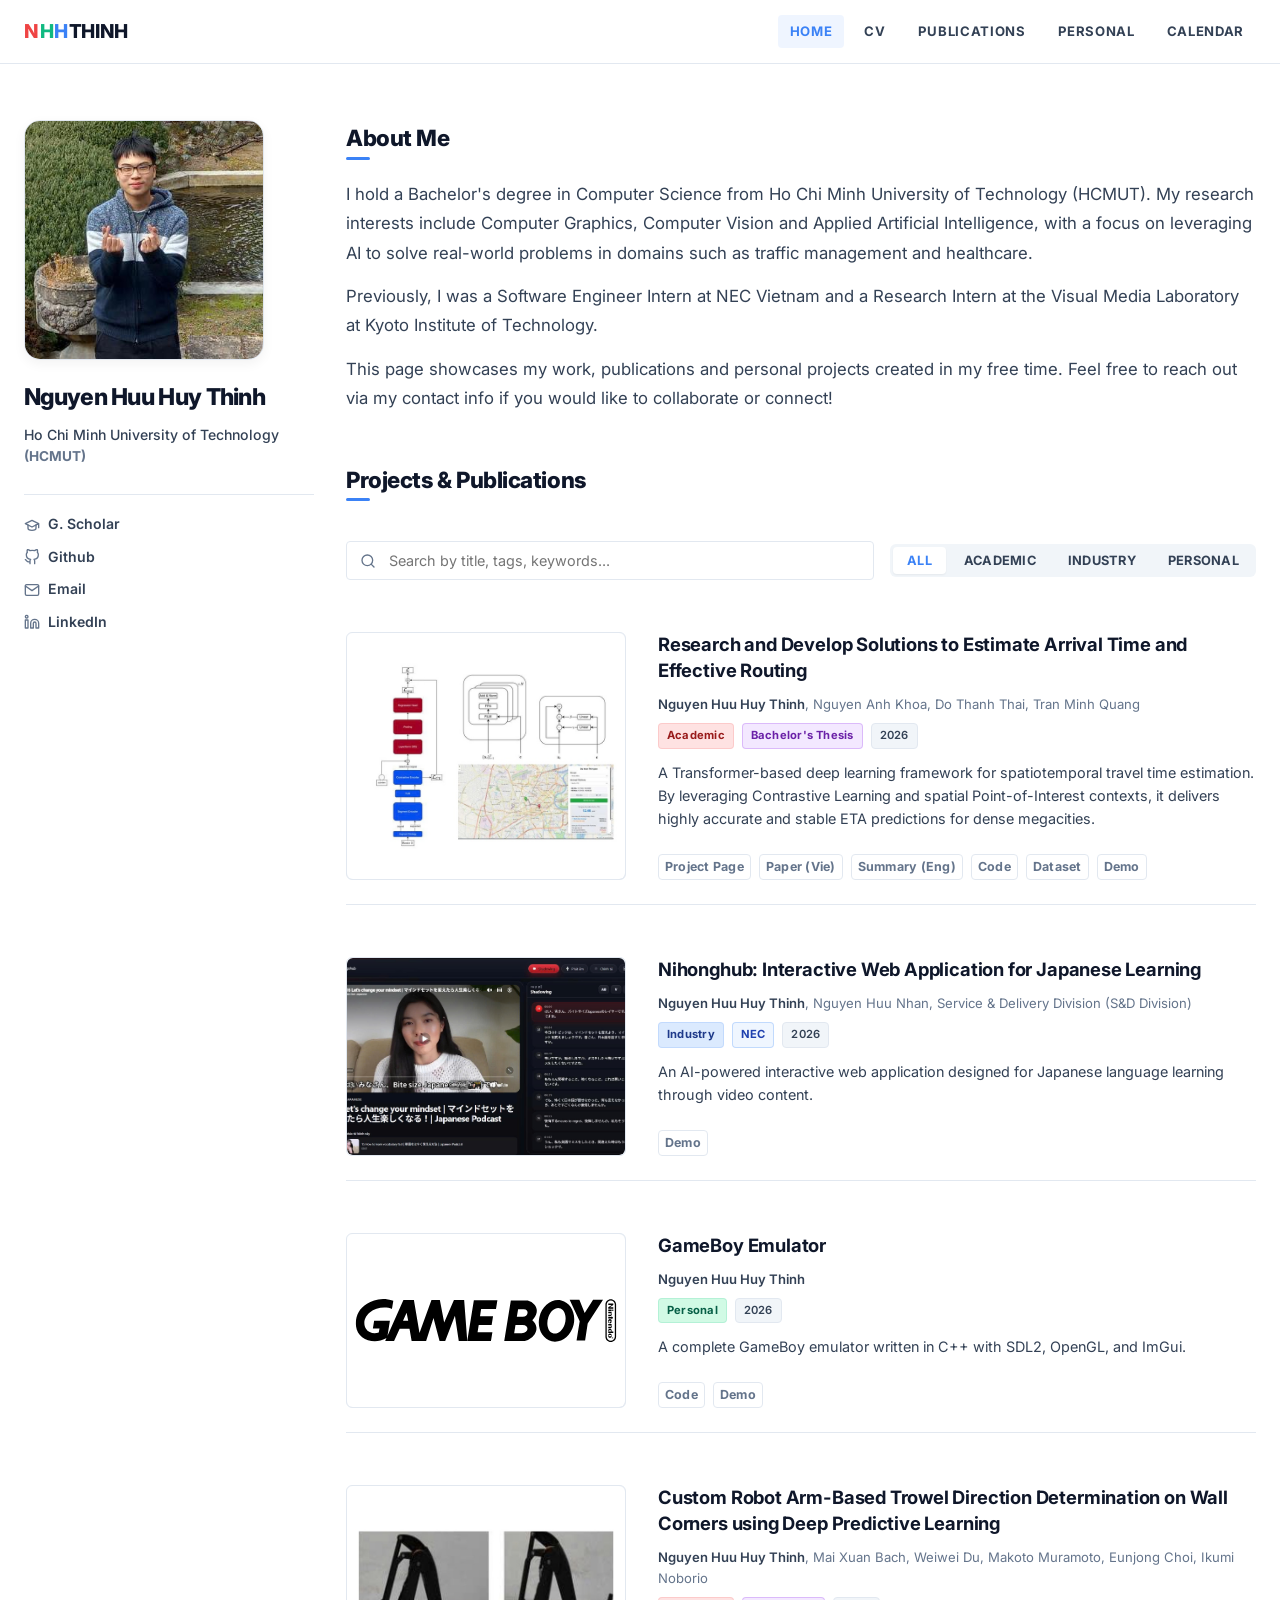
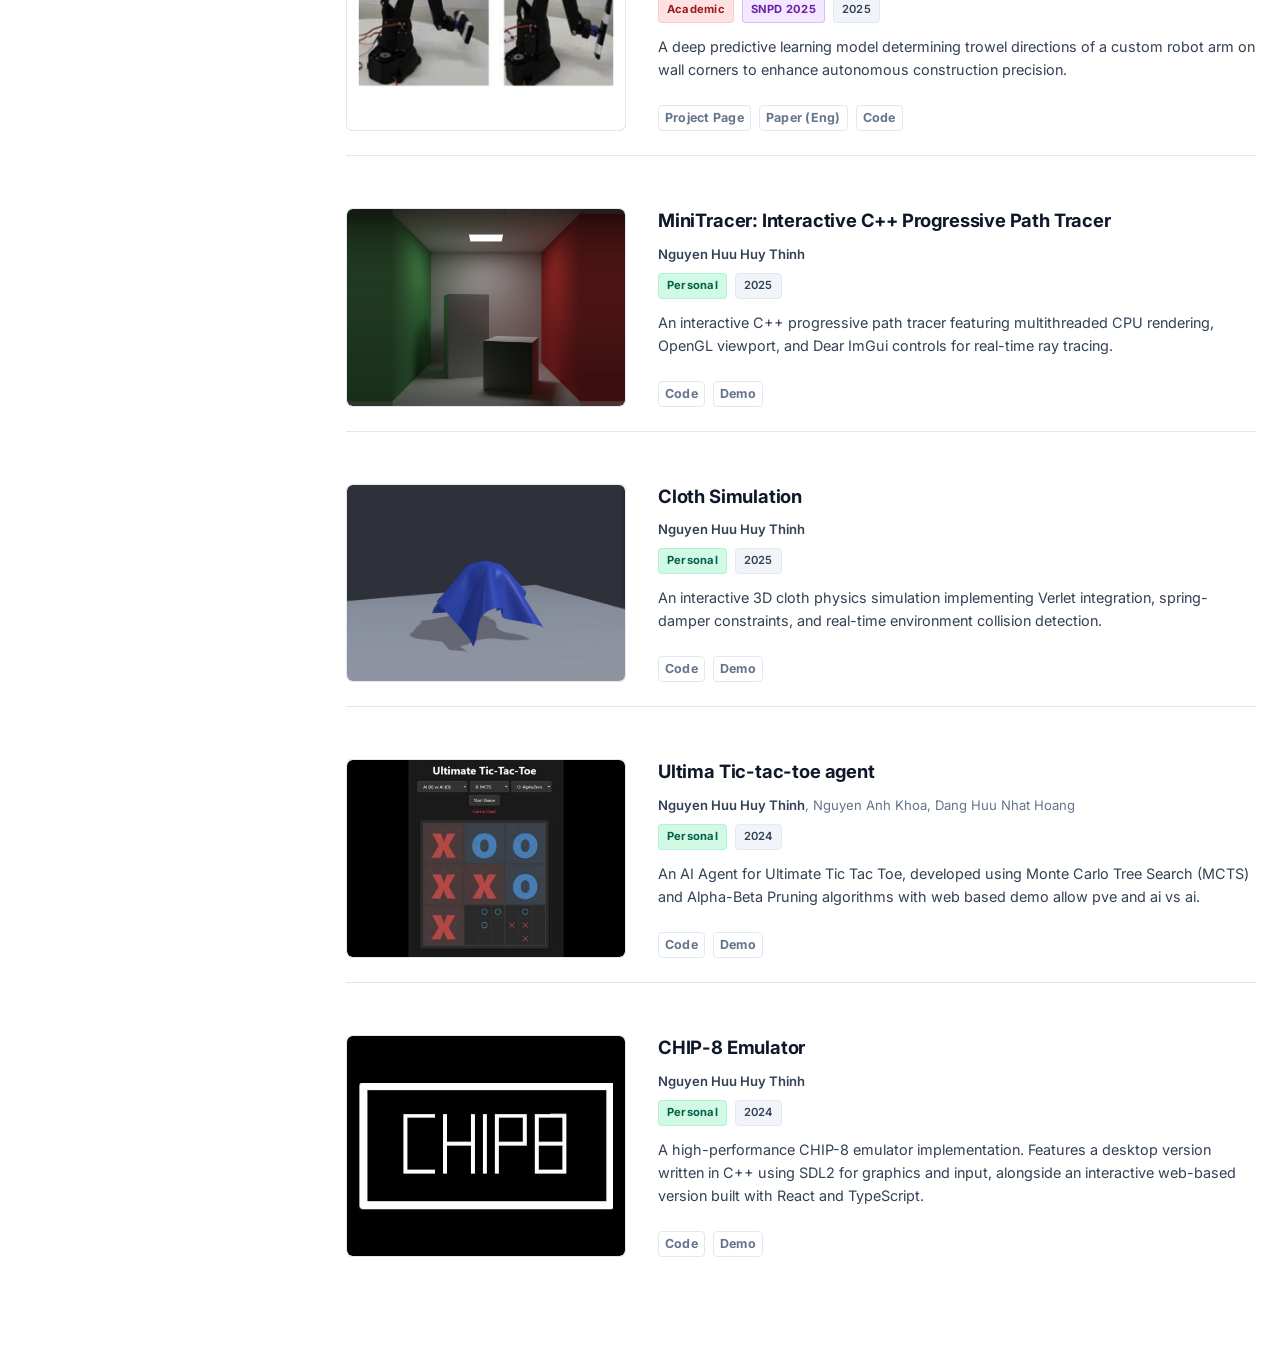
==== commit 45cd0507: "Add Calendar page" ====
--- a/index.html
+++ b/index.html
@@ -51,6 +51,7 @@
         <a href="papers/Nguyen_Huu_Huy_Thinh_CV.pdf" target="_blank" rel="noopener noreferrer" class="nav-link-item">CV</a>
         <a href="publications.html" class="nav-link-item">Publications</a>
         <a href="personal.html" class="nav-link-item">Personal</a>
+        <a href="calendar.html" class="nav-link-item">Calendar</a>
       </div>
     </div>
   </nav>
--- a/styles.css
+++ b/styles.css
@@ -950,3 +950,40 @@
   transform: translateY(-1px);
 }
 
+
+/* Calendar Page Styles */
+.calendar-header {
+  display: flex;
+  justify-content: space-between;
+  align-items: center;
+  margin-bottom: 24px;
+}
+
+.calendar-container {
+  background-color: var(--card-bg);
+  border-radius: var(--radius-lg);
+  box-shadow: var(--shadow-sm);
+  overflow: hidden;
+  border: 1px solid var(--border-color);
+}
+
+.btn-primary {
+  display: inline-flex;
+  align-items: center;
+  gap: 8px;
+  background-color: var(--color-b);
+  color: white;
+  padding: 10px 16px;
+  border-radius: var(--radius-md);
+  font-weight: 500;
+  font-size: 14px;
+  text-decoration: none;
+  transition: all 0.2s ease;
+  border: none;
+  cursor: pointer;
+}
+
+.btn-primary:hover {
+  background-color: #1d4ed8;
+  transform: translateY(-1px);
+}
